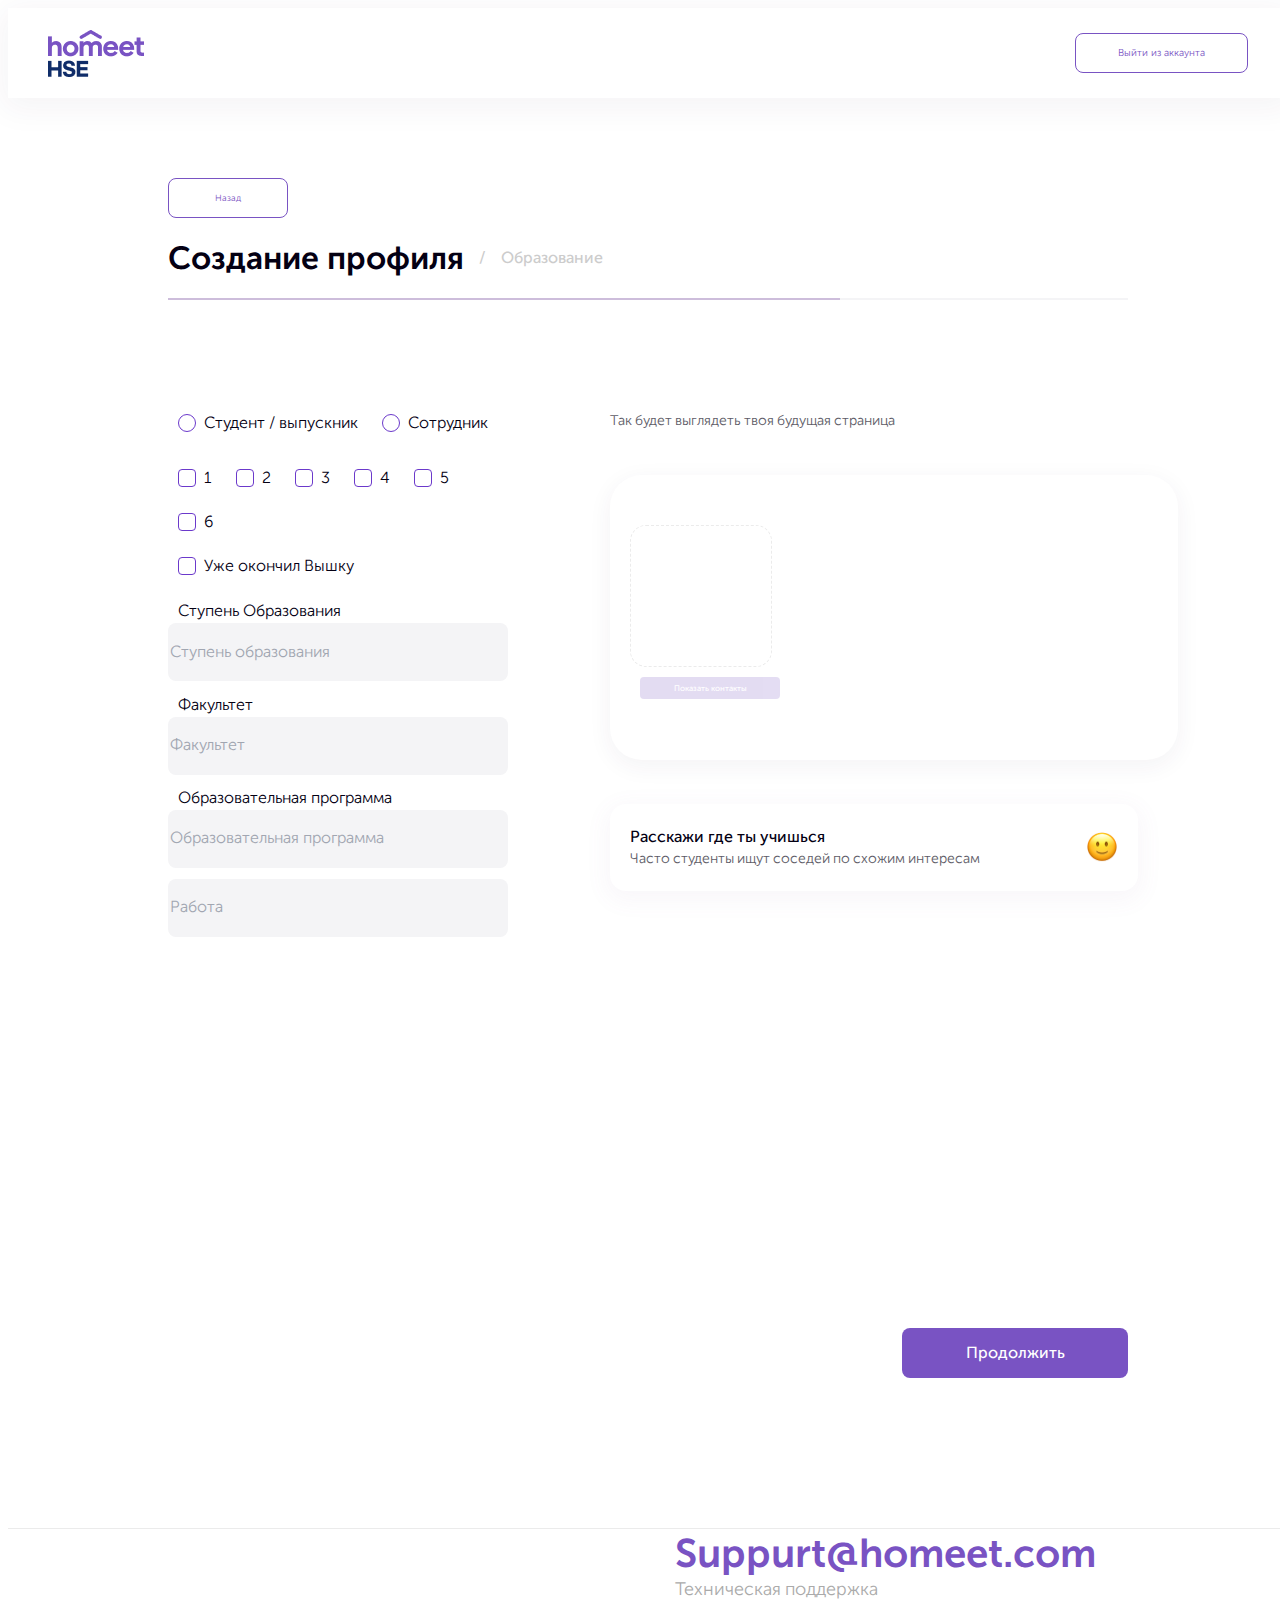
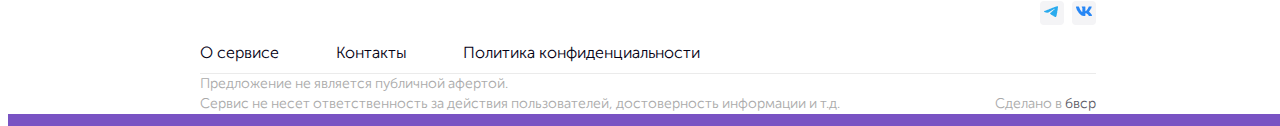
==== src/index2.html @ ac500aa6 "First commit" ====
<!DOCTYPE html>
<html lang="ru">
<head>
    <meta charset="UTF-8">
    <meta name="viewport" content="width=device-width, initial-scale=1.0">
    <title>HW1</title>
    <link rel="stylesheet" href="css/style2.css">
</head>
<body>
    
    <header class="header">
        <img class = "logo" src="icons/logo.png" alt="logo">
        <button class = "exit">
            <span class = "exittext">Выйти из аккаунта</span>
        </button>
    </header>

    <div class = main>

        <div class = "upper">
            <button class = "mainpage">
                <div class = "mainpagetext">
                    <p>Назад</p>
                </div>
            </button>
            <div class = "uppertext">   
                <span class = "createprofile">Создание профиля</span>
                <span class = "slesh">/</span>
                <span class = "aboutyou">Образование</span></p>
            </div>
            <div class = "progressline">
                <progress id = "progressbar" max = "100" value = "70"></progress>
            </div>
        </div>


        <div class = "middle">

            <div class = "left">

                <form action="">
                    <input name="edu" type="radio" id="edu" class="custom-radio">
                    <label for="edu">Студент / выпускник</label>
                    <input name="edu" type="radio" id="edu" class="custom-radio">
                    <label for="edu">Сотрудник</label>
                </form>

                <div class = "course">

                    <form action="">
                        <input name="1" type="checkbox" id="1" value="yes" class="custom-checkbox">
                        <label for="1">1</label>
                        <input name="2" type="checkbox" id="2" value="yes" class="custom-checkbox">
                        <label for="2">2</label>
                        <input name="3" type="checkbox" id="3" value="yes" class="custom-checkbox">
                        <label for="3">3</label>
                        <input name="4" type="checkbox" id="4" value="yes" class="custom-checkbox">
                        <label for="4">4</label>
                        <input name="5" type="checkbox" id="5" value="yes" class="custom-checkbox">
                        <label for="5">5</label>
                        <input name="6" type="checkbox" id="6" value="yes" class="custom-checkbox">
                        <label for="6">6</label>
                    </form>
    
                    <form action="">
                        <input type="checkbox" id="grad" name="grad" value="yes" class="custom-checkbox">
                        <label for="grad">Уже окончил Вышку</label>
                    </form>
                </div>

                <form action="">
                    <label for="stage">Ступень Образования</label><br>
                    <input name = "stage" id="stage" type="text" placeholder="Ступень образования">
                </form>

                <form action="">
                    <label for="faculty">Факультет</label><br>
                    <input name = "faculty" id="faculty" type="text" placeholder="Факультет">
                </form>

                <form action="">
                    <label for="op">Образовательная программа</label><br>
                    <input name = "op" id="op" type="text" placeholder="Образовательная программа">
                </form>

                <input name = "work" id="work" type="text" placeholder="Работа">

            </div>


            <div class = "right">
                
                <span class = "future">Так будет выглядеть твоя будущая страница</span>

                <div class = "futureprofile">
                    <div class = photoandbottom>
                        <div class = "photo"></div>
                        <button class = "showcontacts">
                            <div class = "showcontactstext">
                                <p>Показать контакты</p>
                            </div>
                        </button>
                    </div>
                    <div class = "profileinfo"></div>
                </div>

                <div class = "message">
                    <div class = "text">
                        <span class = "messagetext1">Расскажи где ты учишься</span><br>
                        <span class = "messagetext2">Часто студенты ищут соседей по схожим интересам</span><br>
                    </div>
                    <img class = "emoji" src="img/emoji2.png" alt="emoji">
                </div>

            </div>

        </div>

        <div class = "lower">

            <button class = "continue">  
                <div class = "continuetext"> 
                    <p>Продолжить</p> 
                </div> 
            </button>

        </div>

    </div>

    <footer class = "footer">
        <div class = line1></div>
        <div class = "contacts">
            <div class = "support">
                <span class = "email">Suppurt@homeet.com</span><br>
                <span class = "techsupport">Техническая поддержка</span>
            </div>
            <div class = "links">
                <div class = "imp">
                    <span class = "aboutservice">О сервисе </span>
                    <span class = "conts">Контакты </span>
                    <span class = "politika">Политика конфиденциальности</span>
                </div>
                <div class = "media">
                    <div class = "tglink">
                        <a href="https://vk.com/styleru">
                            <img class = "tg" src="icons/tgicon.png" alt="tg">
                        </a>
                    </div>
                    <div class = "vklink">
                        <a href="https://t.me/styleruorg">
                            <img class = "vk" src="icons/vkicon.png" alt="vk">
                        </a>
                    </div>
                </div>
            </div>
        </div>
        <div class = "line2"></div>
        <div class = "mention">
            <span class = "policy">Предложение не является публичной афертой.<br>Сервис не несет ответственность за действия пользователей, достоверность информации и т.д.</span>
            <span class = "madein">Сделано в <span class = "bvsr">бвср</span></span>
        </div>
        <div class = "line3"></div>
    </footer>

</body>
</html>
---- src/css/style2.css ----
@font-face {
    font-family: "MuseoSansCyrl300";
    src: url("../fonts/MuseoSansCyrl300.otf");
    font-weight: 300;
}

@font-face {
    font-family: "MuseoSansCyrl500";
    src: url("../fonts/MuseoSansCyrl500.otf");
    font-weight: 500;
}

@font-face {
    font-family: "MuseoSansCyrl700";
    src: url("../fonts/MuseoSansCyrl700.otf");
    font-weight: 700;
}

body{
    width: 100%;
    height: 1200px;
    display: flex;
    flex-direction: column;
    justify-content: space-between;
    align-items: center;
}

.header{
    width: 100%;
    height: 90px;
    border: 0px, 0px, 1px, 0px;
    padding: 20px, 40px, 20px, 40px;
    background-color: #FFFFFF;
    box-shadow: 0px 6px 30px 5px #40284b0d;
    display: flex;
    justify-content: space-between;
    align-items: center;
}

.main{
    width: 75%;
    height: 1200px;
    /* background-color: aquamarine; */
    margin-top: 80px;
    margin-bottom: 150px;
    display: flex;
    flex-direction: column;
    justify-content: space-between;
}

.logo{
    width: 96px;
    height: 47px;
    gap: 64px;
    margin: 40px;
}

.exit{
    width: 173px;
    height: 40px;
    gap: 8px;
    background-color: #FFFFFF;
    border: 1px solid #7953C3;
    border-radius: 8px;
    padding: 10px, 16px, 10px, 16px;
    margin: 40px;
    display: flex;
    justify-content: center;
    align-items: center;
}

.exittext{
    font-family: "MuseoSansCyrl300";
    font-weight: 300;
    font-size: 10px;
    line-height: 20px;
    color: #7953C3;
}


.upper{
    width: 100%;
    height: 126px;
}

.mainpage{
    width: 120px;
    height: 40px;
    gap: 8px;
    background-color: #FFFFFF;
    border: 1px solid #7953C3;
    border-radius: 8px;
    padding: 10px, 16px, 10px, 16px;
    display: flex;
    justify-content: center;
    align-items: center;
}

.mainpagetext{
    font-family: "MuseoSansCyrl300";
    font-weight: 300;
    font-size: 9px;
    line-height: 20px;
    letter-spacing: -1%;
    color: #7953C3;
}

.uppertext{
    display: flex;
    justify-content: start;
    align-items: center;
    margin: 20px 0px 5px 0px;
}

.createprofile{
    font-family: "MuseoSansCyrl700";
    font-weight: 700;
    font-size: 32px;
    line-height: 40px;
    color: #040013;
    letter-spacing: -1%;
}

.slesh{
    font-family: "MuseoSansCyrl500";
    font-weight: 500;
    font-size: 16px;
    line-height: 24px;
    letter-spacing: -1%;
    color: #CCCCCC;
    margin-left: 15px;
}

.aboutyou{
    font-family: "MuseoSansCyrl500";
    font-weight: 500;
    font-size: 16px;
    line-height: 24px;
    letter-spacing: -1%;
    color: #CCCCCC;
    margin-left: 15px;
}

progress[value] {
    -webkit-appearance: none;
    appearance: none;
    width: 100%;
    height: 2px;
  }

progress[value]::-webkit-progress-bar {
    width: 100%;
    height: 2px;
    background-color: #F4F4F6;
}

progress[value]::-webkit-progress-value {
    width: 8%;
    height: 2px;
    background-color: #CDBDDB;
}

.middle{
    width: 100%;
    height: 910px;
    margin: 50px 0px 50px 0px;   
    display: flex;
    align-items: flex-start;
    justify-content: space-between;
    padding: 50px 0px 0px 0px;
    /* background-color: pink; */
}

.left{
    width: 35%;
    height: 536px;
    display: flex;
    flex-direction: column;
    justify-content: space-between;
    /* background-color: orange; */
}

input::placeholder{
    font-family: "MuseoSansCyrl300";
    font-weight: 300;
    font-size: 16px;
    line-height: 24px;
    letter-spacing: -1%;
    color: #A1A6B1;
    margin-left: 20px;
}

::-webkit-input-placeholder{
    font-family: "MuseoSansCyrl300";
    font-weight: 300;
    font-size: 16px;
    line-height: 24px;
    letter-spacing: -1%;
    color: #A1A6B1;
    margin: 20px;
}

label{
    font-family: "MuseoSansCyrl300";
    font-weight: 300;
    font-size: 16px;
    line-height: 24px;
    letter-spacing: -1%;
    color: #040013;
    margin: 10px;
}

/* скрываем стандартный стиль */
.custom-checkbox {
    position: absolute;
    z-index: -1;
    opacity: 0;
  }

  /* создаем поддельный чекбокс */
  .custom-checkbox+label {
    display: inline-flex;
    align-items: center;
    user-select: none;
  }
  .custom-checkbox+label::before {
    content: '';
    display: inline-block;
    width: 16px;
    height: 16px;
    flex-shrink: 0;
    flex-grow: 0;
    border: 1px solid #6B39CB;
    border-radius: 4px;
    margin-right: 0.5em;
    background-repeat: no-repeat;
    background-position: center center;
    background-size: 50% 50%;
  }

  /* для состояния checked */
  .custom-checkbox:checked+label::before {
    border-color: #6B39CB;
    background-color: #6B39CB;
    background-image: url("data:image/svg+xml,%3csvg xmlns='http://www.w3.org/2000/svg' viewBox='0 0 8 8'%3e%3cpath fill='%23fff' d='M6.564.75l-3.59 3.612-1.538-1.55L0 4.26 2.974 7.25 8 2.193z'/%3e%3c/svg%3e");
  }
/* disabled состояние */
  .custom-checkbox:disabled+label::before { 
    background-color: #F4F4F6; 
  } 

  /* radio style */
  .custom-radio {
    position: absolute;
    z-index: -1;
    opacity: 0;
  }

  /* создаем поддельный чекбокс */
  .custom-radio+label {
    display: inline-flex;
    align-items: center;
    user-select: none;
  }
  .custom-radio+label::before {
    content: '';
    display: inline-block;
    width: 16px;
    height: 16px;
    flex-shrink: 0;
    flex-grow: 0;
    border: 1px solid #6B39CB;
    border-radius: 50%;
    margin-right: 0.5em;
    background-repeat: no-repeat;
    background-position: center center;
    background-size: 50% 50%;
  }

  /* для состояния checked */
  .custom-radio:checked+label::before {
    /* border-color: #6B39CB; */
    background-color: #6B39CB;
    background-image: url("../icons/radio.png");
  }

#stage{
    width: 100%;
    height: 56px;
    border-radius: 8px;
    padding: 16px, 12px, 16px, 12px;
    gap: 8px;
    background-color: #F4F4F6;
    border-style: none;
}

#faculty{
    width: 100%;
    height: 56px;
    border-radius: 8px;
    padding: 16px, 12px, 16px, 12px;
    gap: 8px;
    background-color: #F4F4F6;
    border-style: none;
}

#op{
    width: 100%;
    height: 56px;
    border-radius: 8px;
    padding: 16px, 12px, 16px, 12px;
    gap: 8px;
    background-color: #F4F4F6;
    border-style: none;
}

#work{
    width: 100%;
    height: 56px;
    border-radius: 8px;
    padding: 16px, 12px, 16px, 12px;
    gap: 8px;
    background-color: #F4F4F6;
    border-style: none;
}

.right{
    width: 55%;
    height: 500px;
    gap: 24px;
    display: flex;
    flex-direction: column;
    justify-content: space-between;
    align-items: start;
}

.future{
    font-family: "MuseoSansCyrl300";
    font-weight: 300;
    font-size: 14px;
    line-height: 20px;
    letter-spacing: -1%;
    color: #5D5B66;
    margin: 10px;
}

.futureprofile{
    width: 100%;
    height: 258px;
    border-radius: 32px;
    padding: 20px;
    gap: 28px;
    box-shadow: 2px 0px 5px 2px #35253c07;
    box-shadow: 2px 0px 5px 2px #33243b0a;
    box-shadow: 0px 6px 22px 2px #412e4a0d;
    box-shadow: 0px 6px 22px 2px #44304e0d;
    display: flex;
    justify-content: space-between;
    align-items: center;
    margin: 10px;
}

.photoandbotton{
    width: 30%;
}

.photo{
    width: 140px;
    height: 140px;
    border-radius: 16px;
    border: 1px;
    border-color: #EBEBEB;
    border-style: dashed;
}

.showcontacts{
    width: 140px;
    height: 22px;
    border-radius: 4px;
    padding: 6px, 12px, 6px, 12px;
    gap: 8px;
    opacity: 20%;
    background-color: #7953C3;
    border-color: #7953C3;
    display: flex;
    justify-content: center;
    align-items: center;
    border-style: none;
    margin: 10px;
}

.showcontactstext{
    font-family: "MuseoSansCyrl500";
    font-weight: 500;
    font-size: 8px;
    line-height: 10px;
    letter-spacing: -1%;
    color: #FFFFFF;
}

.profileinfo{
    width: 60%;
    display: flex;
    flex-direction: column;
    justify-content: space-between;
}

.message{
    width: 100%;
    height: 92px;
    border-radius: 16px;
    padding: 12px, 16px, 12px, 16px;
    gap: 4px;
    box-shadow: 0px 2px 4px 5px #855E9807;
    box-shadow: 0px 2px 10px 5px #855E980A;
    box-shadow: 0px 5px 22px 5px #36273d0d;
    box-shadow: 0px 6px 22px 5px #855E980D;
    display: flex;
    justify-content: space-between;
    align-items: center;
    margin: 10px;
}

.text{
    margin-top: 10px;
    margin-bottom: 10px;
}

.messagetext1{
    font-family: "MuseoSansCyrl500";
    font-weight: 500;
    font-size: 16px;
    line-height: 24px;
    letter-spacing: -1%;
    color: #040013;
    margin: 20px;
}

.messagetext2{
    font-family: "MuseoSansCyrl300";
    font-weight: 300;
    font-size: 14px;
    line-height: 20px;
    letter-spacing: -1%;
    color: #5D5B66;
    margin-left: 20px;
}

.emoji{
    width: 32px;
    height: 32px;
    margin-right: 20px;
}

.lower{
    height: 50px;
    display: flex;
    justify-content: flex-end;
    align-items: center;
    /* background-color: blue;    */
}

.continue{
    width: 226px;
    height: 50px;
    border-radius: 8px;
    padding: 12px, 64px, 12px, 64px;
    gap: 8px;
    background-color: #7953C3;
    border-style: none;
    display: flex;
    align-items: center;
    justify-content: center;
}

.continuetext{
    font-family: "MuseoSansCyrl500";
    font-weight: 500;
    font-size: 16px;
    line-height: 24px;
    letter-spacing: -1%;
    color: #FFFFFF;
}


.footer{
    width: 100%;
    height: 600px; 
    display: flex;
    align-items: center;
    flex-direction: column;
    justify-content: space-between;
}

.line1{
    width: 100%;
    height: 1px;
    background-color: #EBEBEB;
}

.contacts{
    width: 70%;
    height: 144px;
    display: flex;
    flex-direction: column;
    align-items: end;
}

.email{
    font-family: "MuseoSansCyrl700";
    font-weight: 700;
    font-size: 40px;
    line-height: 48px;
    letter-spacing: -2%;
    color: #7953C3;
}

.techsupport{
    font-family: "MuseoSansCyrl300";
    font-weight: 300;
    font-size: 18px;
    line-height: 24px;
    letter-spacing: -2%;
    color: #AAAAAA;
    margin-top: 8px;
}

.links{
    width: 100%;
    height: 24px;
    display: flex;
    justify-content: space-between;
    /* background-color: red; */
}

.line2{
    width: 70%;
    height: 1px;
    background-color: #EBEBEB;
}

.mention{
    width: 70%;
    display: flex;
    justify-content: space-between;
    align-items: flex-end;
}

.policy{
    font-family: "MuseoSansCyrl300";
    font-weight: 300;
    font-size: 14px;
    line-height: 20px;
    letter-spacing: -1%;
    color: #AAAAAA;
}

.madein{
    font-family: "MuseoSansCyrl300";
    font-weight: 300;
    font-size: 14px;
    line-height: 20px;
    letter-spacing: -1%;
    color: #AAAAAA;
}

.bvsr{
    font-family: "MuseoSansCyrl300";
    font-weight: 300;
    font-size: 14px;
    line-height: 20px;
    letter-spacing: -1%;
    color: #5D5B66;
}

.imp{
    width: 500px;
    display: flex;
    justify-content: space-between;
    margin-top: 40px;
}

.aboutservice{
    font-family: "MuseoSansCyrl300";
    font-weight: 300;
    font-size: 16px;
    line-height: 24px;
    color: #040013;
}

.conts{
    font-family: "MuseoSansCyrl300";
    font-weight: 300;
    font-size: 16px;
    line-height: 24px;
    color: #040013;
}

.politika{
    font-family: "MuseoSansCyrl300";
    font-weight: 300;
    font-size: 16px;
    line-height: 24px;
    color: #040013;
}

.media{
    width: 56px;
    height: 24px;
    display: flex;
    justify-content: space-between;
}

.tglink{
    width: 24px;
    height: 24px;
    border-radius: 4px;
    background-color: #F4F4F6;
    display: flex;
    justify-content: center;
    align-items: center;
}

.vklink{
    width: 24px;
    height: 24px;
    border-radius: 4px;
    background-color: #F4F4F6;
    display: flex;
    justify-content: center;
    align-items: center;
}

.tg{
    width: 16px;
    height: 16px;
}

.vk{
    width: 16px;
    height: 16px;
}

.line3{
    width: 100%;
    height: 12px;
    background-color: #7953C3;
}
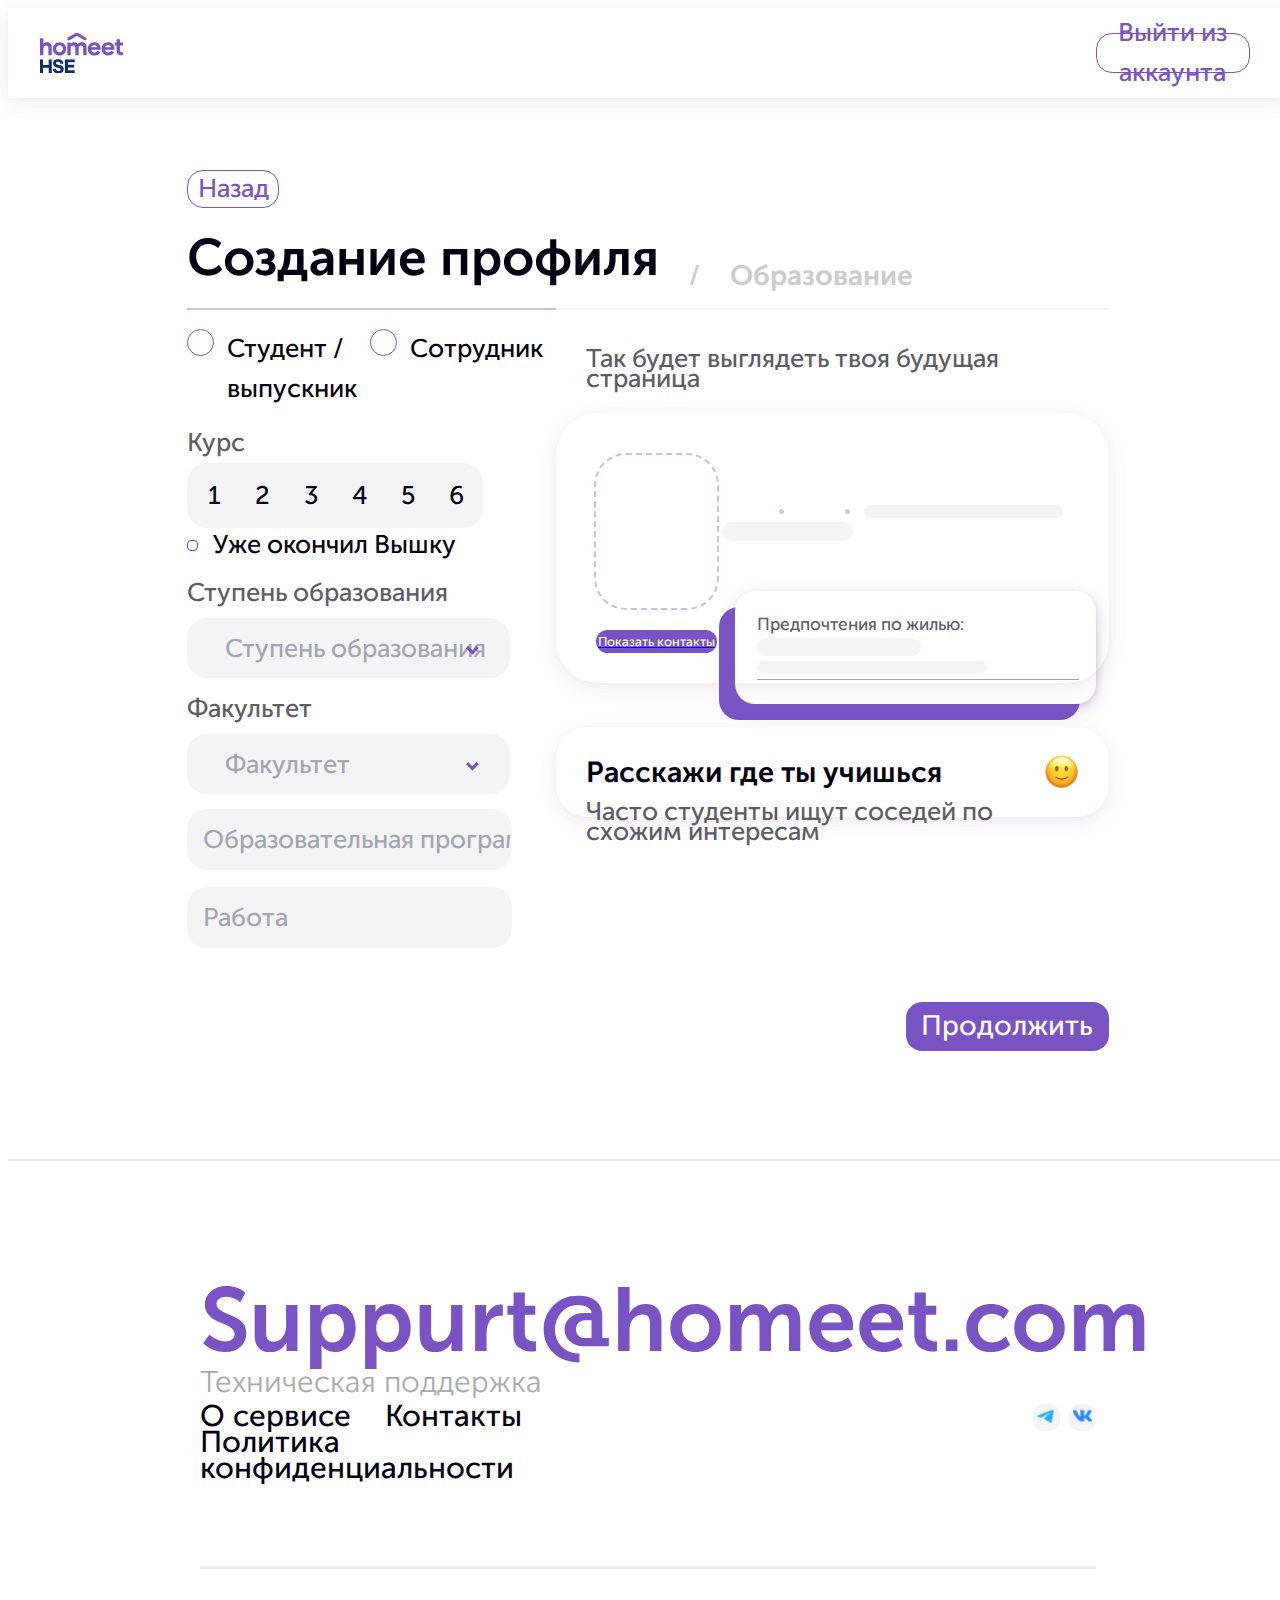
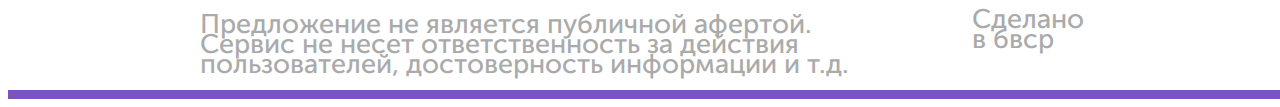
==== commit 27974e27: "Second commit" ====
--- a/src/index2.html
+++ b/src/index2.html
@@ -3,13 +3,13 @@
 <head>
     <meta charset="UTF-8">
     <meta name="viewport" content="width=device-width, initial-scale=1.0">
-    <title>HW1</title>
+    <title>HW1-2</title>
     <link rel="stylesheet" href="css/style2.css">
 </head>
 <body>
     
     <header class="header">
-        <img class = "logo" src="icons/logo.png" alt="logo">
+        <img class = "logo" src="icons/logo_main.svg" alt="logo">
         <button class = "exit">
             <span class = "exittext">Выйти из аккаунта</span>
         </button>
@@ -18,96 +18,283 @@
     <div class = main>
 
         <div class = "upper">
-            <button class = "mainpage">
-                <div class = "mainpagetext">
-                    <p>Назад</p>
-                </div>
+            <button class = "back">
+                <span class = "backtext" onclick="document.location='index.html'">Назад</span>
             </button>
             <div class = "uppertext">   
                 <span class = "createprofile">Создание профиля</span>
                 <span class = "slesh">/</span>
-                <span class = "aboutyou">Образование</span></p>
+                <span class = "education">Образование</span></p>
             </div>
             <div class = "progressline">
-                <progress id = "progressbar" max = "100" value = "70"></progress>
-            </div>
-        </div>
-
+                <progress id = "progressbar" max = "100" value = "40"></progress>
+            </div>
+        </div>
 
         <div class = "middle">
 
             <div class = "left">
 
-                <form action="">
-                    <input name="edu" type="radio" id="edu" class="custom-radio">
-                    <label for="edu">Студент / выпускник</label>
-                    <input name="edu" type="radio" id="edu" class="custom-radio">
-                    <label for="edu">Сотрудник</label>
-                </form>
-
-                <div class = "course">
+                <div>
+                    <div class = "eduradios">
+                        <label class="edu">Студент / выпускник
+                            <input type="radio" name="radio">
+                            <span class="checkmark"></span>
+                        </label>
+                        <label class="edu">Сотрудник
+                            <input type="radio" name="radio">
+                            <span class="checkmark"></span>
+                        </label>
+                    </div>
+                    <span class = "ifInvalidRole"></span>
+                </div>
+
+                <!-- курс -->
+                <div class = "course-select">
+                    <span class = "courselabel">Курс</span>
+                    <form class="course">
+                        <div class="form_radio_btn">
+                            <input id="radio-1" type="radio" name="radio-course" value="1" oninput="func2()">
+                            <label for="radio-1"><span class = "coursenumber">1</span></label>
+                        </div>
+                     
+                        <div class="form_radio_btn">
+                            <input id="radio-2" type="radio" name="radio-course" value="2" oninput="func2()">
+                            <label for="radio-2"><span class = "coursenumber">2</span></label>
+                        </div>
+                     
+                        <div class="form_radio_btn">
+                            <input id="radio-3" type="radio" name="radio-course" value="3" oninput="func2()">
+                            <label for="radio-3"><span class = "coursenumber">3</span></label>
+                        </div>
+                     
+                        <div class="form_radio_btn">
+                            <input id="radio-4" type="radio" name="radio-course" value="4" oninput="func2()">
+                            <label for="radio-4"><span class = "coursenumber">4</span></label>
+                        </div>
+                     
+                        <div class="form_radio_btn">
+                            <input id="radio-5" type="radio" name="radio-course" value="5" oninput="func2()">
+                            <label for="radio-5"><span class = "coursenumber">5</span></label>
+                        </div>
+                     
+                        <div class="form_radio_btn">
+                            <input id="radio-6" type="radio" name="radio-course" value="6" oninput="func2()">
+                            <label for="radio-6"><span class = "coursenumber">6</span></label>
+                        </div>
+                    </form>
 
                     <form action="">
-                        <input name="1" type="checkbox" id="1" value="yes" class="custom-checkbox">
-                        <label for="1">1</label>
-                        <input name="2" type="checkbox" id="2" value="yes" class="custom-checkbox">
-                        <label for="2">2</label>
-                        <input name="3" type="checkbox" id="3" value="yes" class="custom-checkbox">
-                        <label for="3">3</label>
-                        <input name="4" type="checkbox" id="4" value="yes" class="custom-checkbox">
-                        <label for="4">4</label>
-                        <input name="5" type="checkbox" id="5" value="yes" class="custom-checkbox">
-                        <label for="5">5</label>
-                        <input name="6" type="checkbox" id="6" value="yes" class="custom-checkbox">
-                        <label for="6">6</label>
+                        <input type="checkbox" id="grad" name="grad" class="custom-checkbox" oninput="func3()">
+                        <label for="grad"><span class = "grad">Уже окончил Вышку</span></label>
                     </form>
-    
-                    <form action="">
-                        <input type="checkbox" id="grad" name="grad" value="yes" class="custom-checkbox">
-                        <label for="grad">Уже окончил Вышку</label>
-                    </form>
-                </div>
-
-                <form action="">
-                    <label for="stage">Ступень Образования</label><br>
-                    <input name = "stage" id="stage" type="text" placeholder="Ступень образования">
-                </form>
-
-                <form action="">
-                    <label for="faculty">Факультет</label><br>
-                    <input name = "faculty" id="faculty" type="text" placeholder="Факультет">
-                </form>
-
-                <form action="">
-                    <label for="op">Образовательная программа</label><br>
-                    <input name = "op" id="op" type="text" placeholder="Образовательная программа">
-                </form>
-
-                <input name = "work" id="work" type="text" placeholder="Работа">
-
-            </div>
-
+                    <span class = "ifInvalidCourse"></span>
+                </div>
+
+                <!-- ступень образования -->
+                <div class="select-container1">
+                    <span class="text1">Ступень образования</span>
+                    <div class="select-options1">
+                      <div class="select1">
+                          <input type="text" id="input1" placeholder="Ступень образования" onfocus="this.blur();" oninput="func4()">
+                      </div>
+                      <div class="option-container1">
+                          <div class="option1">
+                              <label>Бакалавариат</label>
+                          </div>
+                          <div class="option1">
+                            <label>Специалитет</label>
+                        </div>
+                          <div class="option1">
+                              <label>Магистратура</label>
+                          </div>
+                      </div>
+                    </div>
+                    <span class = "ifInvalidStage"></span>
+                  </div>
+
+                <!-- факультет -->
+                <div class="select-container">
+                    <span class="text">Факультет</span>
+                    <div class="select-options">
+                      <div class="select">
+                          <input type="text" id="input" placeholder="Факультет" onfocus="this.blur();">
+                      </div>
+                      <div class="option-container">
+                          <div class="option">
+                              <label>Высшая школа бизнеса</label>
+                          </div>
+                          <div class="option">
+                              <label>Факультет гумарнитарных наук</label>
+                          </div>
+                          <div class="option">
+                              <label>Факультет права</label>
+                          </div>
+                          <div class="option">
+                            <label>Факультет химии</label>
+                        </div>
+                        <div class="option">
+                            <label>Факультет креативных индустрий</label>
+                        </div>
+                        <div class="option">
+                            <label>Институт классического Востока и античности</label>
+                        </div>
+                        <div class="option">
+                            <label>Факультет городского и регионального развития</label>
+                        </div>
+                        <div class="option">
+                            <label>Факультет экономических наук</label>
+                        </div>
+                        <div class="option">
+                            <label>Факультет биологии и биотехнологии</label>
+                        </div>
+                        <div class="option">
+                            <label>Московский институт электроники и математики имени А.Н. Тихонова</label>
+                        </div>
+                        <div class="option">
+                            <label>Факультет мировой экономики и мировой политики</label>
+                        </div>
+                        <div class="option">
+                            <label>Факультет математики</label>
+                        </div>
+                        <div class="option">
+                            <label>Школа иностранных языков</label>
+                        </div>
+                        <div class="option">
+                            <label>Факультет социальных наук</label>
+                        </div>
+                        <div class="option">
+                            <label>Международный институт экономики и финансов</label>
+                        </div>
+                        <div class="option">
+                            <label>Факультет физики</label>
+                        </div>
+                        <div class="option">
+                            <label>Школа лингвистики</label>
+                        </div>
+                        <div class="option">
+                            <label>Институт образования</label>
+                        </div>
+                        <div class="option">
+                            <label>Высшая школа юриспруденции и администрирования</label>
+                        </div>
+                        <div class="option">
+                            <label>Высшая школа урбанистики имени А.А. Высоковского</label>
+                        </div>
+                        <div class="option">
+                            <label>Банковский институт</label>
+                        </div>
+                        <div class="option">
+                            <label>Институт демографии имени А.Г. Вишневского</label>
+                        </div>
+                        <div class="option">
+                            <label>Институт когнитивных нейронаук</label>
+                        </div>
+                        <div class="option">
+                            <label>Институт проблем безопасности</label>
+                        </div>
+                        <div class="option">
+                            <label>Институт статистических исследований и экономики знаний</label>
+                        </div>
+                        <div class="option">
+                            <label>Базовая кафедра музея современного искусства "Гараж"</label>
+                        </div>
+                        <div class="option">
+                            <label>Институт торговой политики</label>
+                        </div>
+                        <div class="option">
+                            <label>Школа дизайна</label>
+                        </div>
+                        <div class="option">
+                            <label>Школа инноватики и предпринимательства</label>
+                        </div>
+                        <div class="option">
+                            <label>Факультет компьютерных наук</label>
+                        </div>
+                      </div>
+                    </div>
+                    <span class = "ifInvalidFaculty"></span>
+                  </div>
+
+                  <form action="" class = "OP-form">
+                    <input name = "OP" id = "OP" type="text" class = "OP" placeholder="Образовательная программа">
+                    <label for="OP" id = "ifInvalidOP"></label>
+                  </form>
+
+                  <form action="" class = "work-form">
+                    <input name = "work" id="work" type="text" placeholder="Работа" class = "work">
+                    <label for="work" id = "ifInvalidWork"></label>
+                  </form>
+            </div>
 
             <div class = "right">
                 
                 <span class = "future">Так будет выглядеть твоя будущая страница</span>
 
                 <div class = "futureprofile">
-                    <div class = photoandbottom>
+
+                    <div class = photoandbutton>
                         <div class = "photo"></div>
-                        <button class = "showcontacts">
-                            <div class = "showcontactstext">
-                                <p>Показать контакты</p>
+                        
+                        <!-- HTML модального окна -->
+                        <div id="openModal" class="modal">
+                            <div class="modal-dialog">
+                                <div class="modal-content">
+                                    <div class="modal-header">
+                                        <h3 class="modal-title">Контакты</h3>
+                                        <a href="#close" title="Close" class="close">×</a>
+                                    </div>
+                                    <div class="modal-body">    
+                                        <span class = "showtg">Телеграм: <span class = "showtg-text" id = "showtg-text"></span></span>
+                                        <span class = "showtel">Номер телефона: <span class = "showtel-text" id = "showtel-text"></span></span>
+                                    </div>
+                                </div>
                             </div>
-                        </button>
-                    </div>
-                    <div class = "profileinfo"></div>
+                        </div>
+                        <a href="#openModal" class = "showcontacts">
+                            <span class = "showcontactstext">Показать контакты</span>
+                        </a>
+
+
+                    </div>
+
+                    <div class = "profileinfo">
+
+                        <!-- информация о себе в будущем профиле -->
+                        <div class = "information">
+                            <div class = "fname"><span id = "fname"></span></div>
+                            <div class = "gender_age_edu">
+                                <div class = "fgender"><span id = "fgender"></span></div>
+                                <div class = "dot"></div>
+                                <div class = "fage"><span id = "fage"></span></div>
+                                <div class = "dot"></div>
+                                <div class = "fedu">
+                                    <span id = "fcourse"></span>
+                                    <span id = "fstage"></span>
+                                    <span id = "ffaculty"></span>
+                                    <span id = "fOP"></span>
+                                </div>
+                            </div>
+                            <div class = "fwork"><span id = "fwork"></span></div>
+                            <div class = "faboutyou"><span id = "faboutyou"></span></div>
+                        </div>
+
+                        <!-- предпочтения по жилью -->
+                        <div class = "preferences">
+                            <span class = "preferencestext">Предпочтения по жилью:</span>
+                            <div class = "preferencesbefore1"></div>
+                            <div class = "preferencesbefore2"></div>
+                            <div class = "preferencesbefore3"></div>
+                        </div>
+
+                    </div>
+
                 </div>
 
                 <div class = "message">
-                    <div class = "text">
+                    <div class = "messagetext">
                         <span class = "messagetext1">Расскажи где ты учишься</span><br>
-                        <span class = "messagetext2">Часто студенты ищут соседей по схожим интересам</span><br>
+                        <span class = "messagetext2">Часто студенты ищут соседей по схожим интересам</span>
                     </div>
                     <img class = "emoji" src="img/emoji2.png" alt="emoji">
                 </div>
@@ -117,13 +304,9 @@
         </div>
 
         <div class = "lower">
-
             <button class = "continue">  
-                <div class = "continuetext"> 
-                    <p>Продолжить</p> 
-                </div> 
+                <span class = "continuetext">Продолжить</span>
             </button>
-
         </div>
 
     </div>
@@ -138,8 +321,8 @@
             <div class = "links">
                 <div class = "imp">
                     <span class = "aboutservice">О сервисе </span>
-                    <span class = "conts">Контакты </span>
-                    <span class = "politika">Политика конфиденциальности</span>
+                    <span class = "aboutservice">Контакты </span>
+                    <span class = "aboutservice">Политика конфиденциальности</span>
                 </div>
                 <div class = "media">
                     <div class = "tglink">
@@ -157,11 +340,16 @@
         </div>
         <div class = "line2"></div>
         <div class = "mention">
-            <span class = "policy">Предложение не является публичной афертой.<br>Сервис не несет ответственность за действия пользователей, достоверность информации и т.д.</span>
-            <span class = "madein">Сделано в <span class = "bvsr">бвср</span></span>
+            <div class = "policycomm">
+                <span class = "policy">Предложение не является публичной афертой.</span>
+                <span class = "policy">Сервис не несет ответственность за действия пользователей, достоверность информации и т.д.</span>
+            </div>
+            <span class = "madein">Сделано в бвср</span>
         </div>
         <div class = "line3"></div>
     </footer>
 
+    <script src="js/script2.js"></script>
+
 </body>
 </html>--- a/src/css/style2.css
+++ b/src/css/style2.css
@@ -18,7 +18,6 @@
 
 body{
     width: 100%;
-    height: 1200px;
     display: flex;
     flex-direction: column;
     justify-content: space-between;
@@ -27,80 +26,86 @@
 
 .header{
     width: 100%;
-    height: 90px;
+    height: 10vh;
     border: 0px, 0px, 1px, 0px;
     padding: 20px, 40px, 20px, 40px;
     background-color: #FFFFFF;
-    box-shadow: 0px 6px 30px 5px #40284b0d;
-    display: flex;
-    justify-content: space-between;
-    align-items: center;
-}
-
-.main{
-    width: 75%;
-    height: 1200px;
-    /* background-color: aquamarine; */
-    margin-top: 80px;
-    margin-bottom: 150px;
-    display: flex;
-    flex-direction: column;
-    justify-content: space-between;
+    box-shadow: 0 1.1335145235px 4.293615818px 0 rgba(133, 94, 152, .03), 0 2.8667433262px 10.8588762283px 0 rgba(133, 94, 152, .04), 0 5.847887516px 22.1510887146px 0 rgba(133, 94, 152, .05), 0 5.847887516px 22.1510887146px 0 rgba(133, 94, 152, .05);
+    display: flex;
+    justify-content: space-between;
+    align-items: center;
 }
 
 .logo{
-    width: 96px;
-    height: 47px;
+    width: 6.5%;
+    height: 6vh;
     gap: 64px;
-    margin: 40px;
+    margin: 2.5vw;
+    margin-bottom: 5.5vh;
+    margin-top: 5.5vh;
 }
 
 .exit{
-    width: 173px;
-    height: 40px;
+    width: 12vw;
+    height: 4.5vh;
     gap: 8px;
     background-color: #FFFFFF;
     border: 1px solid #7953C3;
-    border-radius: 8px;
+    border-radius: 16px;
     padding: 10px, 16px, 10px, 16px;
-    margin: 40px;
+    margin: 3vw;
+    margin-bottom: 5.5vh;
+    margin-top: 5.5vh;
     display: flex;
     justify-content: center;
     align-items: center;
 }
 
 .exittext{
-    font-family: "MuseoSansCyrl300";
-    font-weight: 300;
-    font-size: 10px;
-    line-height: 20px;
+    font-family: "MuseoSansCyrl500";
+    font-weight: 500;
+    font-size: 2vw;
+    line-height: 40px;
     color: #7953C3;
 }
 
+.main{
+    width: 72%;
+    /* background-color: aquamarine; */
+    margin-top: 8vh;
+    margin-bottom: 12vh;
+    display: flex;
+    flex-direction: column;
+    justify-content: space-between;
+}
 
 .upper{
     width: 100%;
-    height: 126px;
-}
-
-.mainpage{
-    width: 120px;
-    height: 40px;
+    height: 13vh;
+    display: flex;
+    flex-direction: column;
+    justify-content: space-between;
+}
+
+
+.back{
+    width: 10%;
+    height: 4.25vh;
     gap: 8px;
     background-color: #FFFFFF;
     border: 1px solid #7953C3;
-    border-radius: 8px;
+    border-radius: 16px;
     padding: 10px, 16px, 10px, 16px;
     display: flex;
     justify-content: center;
     align-items: center;
 }
 
-.mainpagetext{
-    font-family: "MuseoSansCyrl300";
-    font-weight: 300;
-    font-size: 9px;
-    line-height: 20px;
+.backtext{
+    font-family: "MuseoSansCyrl500";
+    font-weight: 500;
+    font-size: 2vw;
+    line-height: 40px;
     letter-spacing: -1%;
     color: #7953C3;
 }
@@ -108,126 +113,235 @@
 .uppertext{
     display: flex;
     justify-content: start;
-    align-items: center;
+    align-items: flex-end;
     margin: 20px 0px 5px 0px;
 }
 
 .createprofile{
     font-family: "MuseoSansCyrl700";
     font-weight: 700;
-    font-size: 32px;
-    line-height: 40px;
+    font-size: 4vw;
+    line-height: 60px;
     color: #040013;
     letter-spacing: -1%;
 }
 
 .slesh{
-    font-family: "MuseoSansCyrl500";
-    font-weight: 500;
-    font-size: 16px;
+    font-family: "MuseoSansCyrl700";
+    font-weight: 500;
+    font-size: 2vw;
     line-height: 24px;
     letter-spacing: -1%;
     color: #CCCCCC;
-    margin-left: 15px;
-}
-
-.aboutyou{
-    font-family: "MuseoSansCyrl500";
-    font-weight: 500;
-    font-size: 16px;
+    margin-left: 30px;
+}
+
+.education{
+    font-family: "MuseoSansCyrl700";
+    font-weight: 500;
+    font-size: 2.2vw;
     line-height: 24px;
     letter-spacing: -1%;
     color: #CCCCCC;
-    margin-left: 15px;
+    margin-left: 30px;
 }
 
 progress[value] {
     -webkit-appearance: none;
     appearance: none;
     width: 100%;
-    height: 2px;
+    height: 0.25vh;
   }
 
 progress[value]::-webkit-progress-bar {
     width: 100%;
-    height: 2px;
+    height: 0.25vh;
     background-color: #F4F4F6;
 }
 
 progress[value]::-webkit-progress-value {
     width: 8%;
-    height: 2px;
+    height: 0.25vh;
     background-color: #CDBDDB;
 }
 
+
 .middle{
     width: 100%;
-    height: 910px;
-    margin: 50px 0px 50px 0px;   
+    margin: 4.7vh 0px 4.7vh 0px;   
     display: flex;
     align-items: flex-start;
     justify-content: space-between;
-    padding: 50px 0px 0px 0px;
-    /* background-color: pink; */
+    /* background-color: pink;  */
 }
 
 .left{
     width: 35%;
-    height: 536px;
+    height: 70vh;
     display: flex;
     flex-direction: column;
     justify-content: space-between;
     /* background-color: orange; */
 }
 
-input::placeholder{
-    font-family: "MuseoSansCyrl300";
-    font-weight: 300;
-    font-size: 16px;
-    line-height: 24px;
-    letter-spacing: -1%;
-    color: #A1A6B1;
-    margin-left: 20px;
-}
-
-::-webkit-input-placeholder{
-    font-family: "MuseoSansCyrl300";
-    font-weight: 300;
-    font-size: 16px;
-    line-height: 24px;
-    letter-spacing: -1%;
-    color: #A1A6B1;
-    margin: 20px;
-}
-
-label{
-    font-family: "MuseoSansCyrl300";
-    font-weight: 300;
-    font-size: 16px;
-    line-height: 24px;
+.edu {
+    display: flex;
+    flex-direction: row;
+    align-items: flex-start;
+    justify-content: flex-start;
+    position: relative;
+    padding-left: 40px;
+    margin-bottom: 12px;
+    cursor: pointer;
+    -webkit-user-select: none;
+    -moz-user-select: none;
+    -ms-user-select: none;
+    user-select: none;
+    font-family: "MuseoSansCyrl500";
+    font-weight: 500;
+    font-size: 2vw;
+    line-height: 40px;
     letter-spacing: -1%;
     color: #040013;
-    margin: 10px;
-}
-
-/* скрываем стандартный стиль */
+    padding-right: 1vw;
+}
+  
+.edu input {
+    position: absolute;
+    opacity: 0;
+    cursor: pointer;
+}
+  
+.checkmark {
+    position: absolute;
+    top: 0;
+    left: 0;
+    height: 25px;
+    width: 25px;
+    background-color: #FFFFFF;
+    border-radius: 50%;
+    border: 1px solid #7953C3;
+}
+  
+.edu input:checked ~ .checkmark {
+    background-color: #7953C3;
+}
+  
+.checkmark:after {
+    content: "";
+    position: absolute;
+    display: none;
+}
+  
+.edu input:checked ~ .checkmark:after {
+    display: block;
+}
+  
+.edu .checkmark:after {
+    top: 9px;
+    left: 9px;
+    width: 8px;
+    height: 8px;
+    border-radius: 50%;
+    background: #FFFFFF;
+}
+
+.eduradios{
+    width: 80%;
+    display: flex;
+    flex-direction: row;
+    justify-content: space-between;
+}
+
+.course{
+    width: 90%;
+    height: 6.5vh;
+    background-color: #F4F4F6;
+    border-radius: 20px;
+    display: flex;
+    flex-direction: row;
+    align-items: center;
+    justify-content: space-around;
+    border: 3px solid #F4F4F6;
+}
+
+
+.form_radio_btn {
+	display: inline-block;
+	/* margin-right: 1vw;
+    margin-left: 1vw; */
+}
+.form_radio_btn input[type=radio] {
+	display: none;
+}
+.form_radio_btn label {
+    width: 2.22vw;
+    height: 2.22vw;
+	display: inline-block;
+	cursor: pointer;
+	/* padding: 0px 15px; */
+	/* line-height: 34px; */
+	border-radius: 12px;
+	user-select: none;
+    display: flex;
+    justify-content: center;
+    align-items: center;
+}
+ 
+/* Checked */
+.form_radio_btn input[type=radio]:checked + label {
+	background: #7953C3;
+}
+ 
+/* Hover */
+.form_radio_btn label:hover {
+	background-color: #e1dfe8e1;
+}
+
+.coursenumber{
+    font-family: "MuseoSansCyrl500";
+    font-weight: 500;
+    font-size: 2vw;
+    line-height: 40px;
+    letter-spacing: -1%;
+    color: #040013;
+}
+
+.course-select{
+    width: 100%;
+    height: 16vh;
+    display: flex;
+    flex-direction: column;
+    justify-content: space-between;
+    align-items: flex-start;
+    /* background-color: aquamarine; */
+}
+
+.courselabel{
+    width: 100px;
+    font-family: "MuseoSansCyrl500";
+    font-weight: 500;
+    font-size: 2vw;
+    color: #5D5B66;
+}
+
 .custom-checkbox {
     position: absolute;
     z-index: -1;
     opacity: 0;
-  }
+}
 
   /* создаем поддельный чекбокс */
-  .custom-checkbox+label {
+.custom-checkbox+label {
     display: inline-flex;
     align-items: center;
     user-select: none;
-  }
-  .custom-checkbox+label::before {
+}
+.custom-checkbox+label::before {
     content: '';
     display: inline-block;
-    width: 16px;
-    height: 16px;
+    width: 0.7vw;
+    height: 0.7vw;
     flex-shrink: 0;
     flex-grow: 0;
     border: 1px solid #6B39CB;
@@ -236,234 +350,682 @@
     background-repeat: no-repeat;
     background-position: center center;
     background-size: 50% 50%;
-  }
+}
 
   /* для состояния checked */
-  .custom-checkbox:checked+label::before {
+.custom-checkbox:checked+label::before {
     border-color: #6B39CB;
     background-color: #6B39CB;
-    background-image: url("data:image/svg+xml,%3csvg xmlns='http://www.w3.org/2000/svg' viewBox='0 0 8 8'%3e%3cpath fill='%23fff' d='M6.564.75l-3.59 3.612-1.538-1.55L0 4.26 2.974 7.25 8 2.193z'/%3e%3c/svg%3e");
-  }
+    background-image: url("../icons/mark.svg");
+}
 /* disabled состояние */
-  .custom-checkbox:disabled+label::before { 
+.custom-checkbox:disabled+label::before { 
     background-color: #F4F4F6; 
-  } 
-
-  /* radio style */
-  .custom-radio {
+} 
+
+.grad{
+    font-family: "MuseoSansCyrl500";
+    font-weight: 500;
+    font-size: 2vw;
+    line-height: 24px;
+    letter-spacing: -1%;
+    color: #040013;
+    margin-left: 0.5vw;
+}
+
+
+/* главный */
+.select-container1 {
+    position: relative;
+    margin: 0 auto;
+    width: 100%;
+    display: flex;
+    flex-direction: column;
+}
+  
+/* контейнер где инпут */
+.select-container1 .select1 {
+    position: relative;
+    background: #F4F4F6;
+    height: 6vh;
+    border-radius: 20px;
+    border: 3px solid #F4F4F6;
+}
+
+/* галочка */
+.select-container1 .select1::after {
     position: absolute;
-    z-index: -1;
-    opacity: 0;
-  }
-
-  /* создаем поддельный чекбокс */
-  .custom-radio+label {
-    display: inline-flex;
-    align-items: center;
-    user-select: none;
-  }
-  .custom-radio+label::before {
-    content: '';
-    display: inline-block;
-    width: 16px;
-    height: 16px;
-    flex-shrink: 0;
-    flex-grow: 0;
-    border: 1px solid #6B39CB;
-    border-radius: 50%;
-    margin-right: 0.5em;
-    background-repeat: no-repeat;
-    background-position: center center;
-    background-size: 50% 50%;
-  }
-
-  /* для состояния checked */
-  .custom-radio:checked+label::before {
-    /* border-color: #6B39CB; */
-    background-color: #6B39CB;
-    background-image: url("../icons/radio.png");
-  }
-
-#stage{
-    width: 100%;
-    height: 56px;
+    content: "";
+    width: 0.45vw;
+    height: 0.45vw;
+    top: 50%;
+    right: 30px;
+    transform: translateY(-50%) rotate(45deg);
+    border-bottom: 3px solid #7953C3;
+    border-right: 3px solid #7953C3;
+    cursor: pointer;
+    transition: border-color 0.4s;
+}
+
+/* активная галочка */
+.select-container1.active .select1::after {
+    border: none;
+    border-left: 3px solid #7953C3;
+    border-top: 3px solid #7953C3;
+}
+
+/* инпут */
+.select-container1 .select1 input {
+    position: relative;
+    width: 100%;
+    height: 6vh;
+    padding: 0 15px;
+    background: none;
+    outline: none;
+    border: none;
+    font-family: "MuseoSansCyrl500";
+    font-weight: 500;
+    font-size: 2vw;
+    color: #040013;
+    cursor: pointer;
+    margin-left: 20px;
+    text-overflow: ellipsis;
+}
+
+
+.select-container1 .option-container1 {
+    position: relative;
+    height: 0;
+    overflow-y: scroll;
+    transition: 0.4s;
+}
+
+/* контейнер с выборами */
+.select-container1.active .option-container1 {
+    height: 15vh;
     border-radius: 8px;
-    padding: 16px, 12px, 16px, 12px;
-    gap: 8px;
+    box-shadow: 0 5.84789px 22.1511px rgba(133, 94, 152, .05), 0 5.84789px 22.1511px rgba(133, 94, 152, .05), 
+    0 2.86674px 10.8589px rgba(133, 94, 152, .04), 0 1.13351px 4.29362px rgba(133, 94, 152, .028);
+}
+
+/* контейнеры с вариантами выбора */
+.select-container1 .option-container1 .option1 {
+    position: relative;
+    padding-left: 15px;
+    height: 5vh;
+    cursor: pointer;
+    display: flex;
+    align-items: center;
+    transition: 0.2s;
+    background-color: #FFFFFF;
+}
+
+/* активный контейнер с вариантом выбора */
+.select-container1 .option-container1 .option1.selected {
+    background: #F4F4F6;
+    pointer-events: none;
+    display: none;
+}
+  
+.select-container1 .option-container1 .option1:hover {
+    background: #F4F4F6;
+    padding-left: 20px;
+}
+  
+/* текст в варианте выбора */
+.select-container1 .option-container1 .option1 label {
+    font-size: 3.5vh;
+    color: #040013;
+    cursor: pointer;
+    font-family: "MuseoSansCyrl500";
+    font-weight: 500;
+}
+ 
+/* label сверху */
+.text1 {
+    width: 100%;
+    margin-bottom: 10px;
+    font-family: "MuseoSansCyrl500";
+    font-weight: 500;
+    font-size: 2vw;
+    color: #5D5B66;
+}
+  
+.select-options1 {
+    width: 100%;
+}
+
+
+/* главный */
+.select-container {
+    position: relative;
+    margin: 0 auto;
+    width: 100%;
+    display: flex;
+    flex-direction: column;
+}
+  
+/* контейнер где инпут */
+.select-container .select {
+    position: relative;
+    background: #F4F4F6;
+    height: 6vh;
+    border-radius: 20px;
+    border: 3px solid #F4F4F6;
+}
+
+/* галочка */
+.select-container .select::after {
+    position: absolute;
+    content: "";
+    width: 0.45vw;
+    height: 0.45vw;
+    top: 50%;
+    right: 30px;
+    transform: translateY(-50%) rotate(45deg);
+    border-bottom: 3px solid #7953C3;
+    border-right: 3px solid #7953C3;
+    cursor: pointer;
+    transition: border-color 0.4s;
+}
+
+/* активная галочка */
+.select-container.active .select::after {
+    border: none;
+    border-left: 3px solid #7953C3;
+    border-top: 3px solid #7953C3;
+}
+
+/* инпут */
+.select-container .select input {
+    position: relative;
+    width: 88%;
+    height: 6vh;
+    padding: 0 15px;
+    background: none;
+    outline: none;
+    border: none;
+    font-family: "MuseoSansCyrl500";
+    font-weight: 500;
+    font-size: 2vw;
+    color: #040013;
+    cursor: pointer;
+    margin-left: 20px;
+    text-overflow: ellipsis;
+}
+
+
+.select-container .option-container {
+    position: relative;
+    height: 0;
+    overflow-y: scroll;
+    transition: 0.4s;
+}
+
+/* контейнер с выборами */
+.select-container.active .option-container {
+    height: 15vh;
+    border-radius: 8px;
+    box-shadow: 0 5.84789px 22.1511px rgba(133, 94, 152, .05), 0 5.84789px 22.1511px rgba(133, 94, 152, .05), 
+    0 2.86674px 10.8589px rgba(133, 94, 152, .04), 0 1.13351px 4.29362px rgba(133, 94, 152, .028);
+}
+
+/* скролбар */
+.select-container .option-container::-webkit-scrollbar {
+    width: 8px;
+    background-color: #FFFFFF;;
+}
+
+.select-container .option-container::-webkit-scrollbar-track{
+    background:#fff
+}
+  
+.select-container .option-container::-webkit-scrollbar-thumb {
+    border-radius: 4px;
+    background-color: #CDBDDB;
+    height: 5vh;
+}
+
+/* контейнеры с вариантами выбора */
+.select-container .option-container .option {
+    position: relative;
+    padding-left: 15px;
+    height: 5vh;
+    cursor: pointer;
+    display: flex;
+    align-items: center;
+    transition: 0.2s;
+    background-color: #FFFFFF;
+}
+
+/* активный контейнер с вариантом выбора */
+.select-container .option-container .option.selected {
+    background: #F4F4F6;
+    pointer-events: none;
+    display: none;
+}
+  
+.select-container .option-container .option:hover {
+    background: #F4F4F6;
+    padding-left: 20px;
+}
+  
+/* текст в варианте выбора */
+.select-container .option-container .option label {
+    font-size: 3.5vh;
+    color: #040013;
+    cursor: pointer;
+    font-family: "MuseoSansCyrl500";
+    font-weight: 500;
+}
+ 
+/* label сверху */
+.text {
+    width: 100px;
+    margin-bottom: 10px;
+    font-family: "MuseoSansCyrl500";
+    font-weight: 500;
+    font-size: 2vw;
+    color: #5D5B66;
+}
+  
+.select-options {
+    width: 100%;
+}
+
+.OP{
+    width: 100%;
+    height: 6vh;
+    background-color: #F4F4F6;
+    border-radius: 20px;
+    font-family: "MuseoSansCyrl500";
+    font-weight: 500;
+    font-size: 2vw;
+    line-height: 24px;
+    letter-spacing: -1%;
+    color: #040013;
+    border: 3px solid #F4F4F6;
+}
+
+.work{
+    width: 100%;
+    height: 6vh;
+    background-color: #F4F4F6;
+    border-radius: 20px;
+    font-family: "MuseoSansCyrl500";
+    font-weight: 500;
+    font-size: 2vw;
+    line-height: 24px;
+    letter-spacing: -1%;
+    color: #040013;
+    border: 3px solid #F4F4F6;
+}
+
+
+input::placeholder{
+    font-family: "MuseoSansCyrl500";
+    font-weight: 500;
+    font-size: 2vw;
+    line-height: 24px;
+    letter-spacing: -1%;
+    color: #A1A6B1;
+}
+
+::-webkit-input-placeholder{
+    font-family: "MuseoSansCyrl500";
+    font-weight: 500;
+    font-size: 2vw;
+    line-height: 24px;
+    letter-spacing: -1%;
+    color: #A1A6B1;
+}
+
+input[type="text"]{
+    width: 95%;
+    height: 6.5vh;
+    border-radius: 20px;
     background-color: #F4F4F6;
     border-style: none;
-}
-
-#faculty{
-    width: 100%;
-    height: 56px;
-    border-radius: 8px;
-    padding: 16px, 12px, 16px, 12px;
-    gap: 8px;
-    background-color: #F4F4F6;
-    border-style: none;
-}
-
-#op{
-    width: 100%;
-    height: 56px;
-    border-radius: 8px;
-    padding: 16px, 12px, 16px, 12px;
-    gap: 8px;
-    background-color: #F4F4F6;
-    border-style: none;
-}
-
-#work{
-    width: 100%;
-    height: 56px;
-    border-radius: 8px;
-    padding: 16px, 12px, 16px, 12px;
-    gap: 8px;
-    background-color: #F4F4F6;
-    border-style: none;
+    padding-left: 5%; 
 }
 
 .right{
-    width: 55%;
-    height: 500px;
+    width: 60%;
+    height: 50vh;
     gap: 24px;
     display: flex;
     flex-direction: column;
     justify-content: space-between;
     align-items: start;
+    /* background-color: plum;  */
 }
 
 .future{
-    font-family: "MuseoSansCyrl300";
-    font-weight: 300;
-    font-size: 14px;
+    font-family: "MuseoSansCyrl500";
+    font-weight: 500;
+    font-size: 2vw;
     line-height: 20px;
     letter-spacing: -1%;
     color: #5D5B66;
-    margin: 10px;
+    margin-left: 30px;
+    margin-top: 20px;
 }
 
 .futureprofile{
     width: 100%;
-    height: 258px;
+    height: 30vh;
+    border-radius: 42px;
+    gap: 28px;
+    box-shadow: 0 5.84789px 22.1511px rgba(133, 94, 152, .05), 0 5.84789px 22.1511px rgba(133, 94, 152, .05), 
+    0 2.86674px 10.8589px rgba(133, 94, 152, .04), 0 1.13351px 4.29362px rgba(133, 94, 152, .028);
+    display: flex;
+    justify-content: space-between;
+}
+
+.photoandbutton{
+    width: 22%;
+    display: flex;
+    flex-direction: column;
+    align-items: center;
+}
+
+.photo{
+    width: 100%;
+    height: 17vh;
     border-radius: 32px;
-    padding: 20px;
-    gap: 28px;
-    box-shadow: 2px 0px 5px 2px #35253c07;
-    box-shadow: 2px 0px 5px 2px #33243b0a;
-    box-shadow: 0px 6px 22px 2px #412e4a0d;
-    box-shadow: 0px 6px 22px 2px #44304e0d;
-    display: flex;
-    justify-content: space-between;
-    align-items: center;
-    margin: 10px;
-}
-
-.photoandbotton{
-    width: 30%;
-}
-
-.photo{
-    width: 140px;
-    height: 140px;
-    border-radius: 16px;
-    border: 1px;
-    border-color: #EBEBEB;
+    border: 2px;
+    border-color: #CDBDDB;
     border-style: dashed;
+    margin-top: 40px;
+    margin-left: 80px;
+    margin-bottom: 20px;
 }
 
 .showcontacts{
-    width: 140px;
-    height: 22px;
-    border-radius: 4px;
+    width: 100%;
+    height: 2.5vh;
+    border-radius: 12px;
     padding: 6px, 12px, 6px, 12px;
     gap: 8px;
-    opacity: 20%;
     background-color: #7953C3;
     border-color: #7953C3;
     display: flex;
     justify-content: center;
     align-items: center;
     border-style: none;
-    margin: 10px;
+    margin-left: 80px;
 }
 
 .showcontactstext{
     font-family: "MuseoSansCyrl500";
     font-weight: 500;
-    font-size: 8px;
+    font-size: 1vw;
     line-height: 10px;
     letter-spacing: -1%;
     color: #FFFFFF;
 }
 
 .profileinfo{
+    width: 70%;
+    height: 100%;
+}
+
+.information{
+    width: 95%;
+    height: 40%;
+    border-radius: 16px;
+    margin-top: 40px;
+    margin-right: 40px;
+    margin-bottom: 30px;
+    display: flex;
+    flex-direction: column;
+    justify-content: space-between;
+    align-items: flex-start;
+}
+
+.fname{
+    width: 40%;
+    height: 3vh;
+    background-color:#F4F4F6;
+    border-radius: 10px;
+    margin-left: 10px;
+    margin-top: 20px;
+}
+
+.gender_age_edu{
+    width: 90%;
+    display: inline-flex;
+    justify-content: space-between;
+    align-items: center;
+    margin-left: 10px;
+}
+
+.fgender{
+    width: 10%;
+    height: 1.5vh;
+    background-color:#F4F4F6;
+    border-radius: 10px;
+}
+
+.fage{
+    width: 10%;
+    height: 1.5vh;
+    background-color:#F4F4F6;
+    border-radius: 10px;
+}
+
+.fedu{
     width: 60%;
-    display: flex;
-    flex-direction: column;
-    justify-content: space-between;
+    height: 1.5vh;
+    background-color:#F4F4F6;
+    border-radius: 10px;
+}
+
+.dot{
+    width: 0.5vh;
+    height: 0.6vh;
+    border-radius: 50%;
+    background-color: #d1c7da;
+}
+
+.fwork{
+    width: 33%;
+    height: 2.1vh;
+    background-color:#F4F4F6;
+    border-radius: 10px;
+    display: flex;
+    align-items: center;
+    justify-content: flex-start;
+    padding-left: 10px;
+}
+
+.faboutyou{
+    width: 80%;
+    height: 1.75vh;
+    background-color:#F4F4F6;
+    border-radius: 10px;
+}
+
+#fname{
+    font-family: "MuseoSansCyrl700";
+    font-weight: 700;
+    font-size: 2.5vw;
+    line-height: 10px;
+    letter-spacing: -1%;
+}
+
+#fgender{
+    font-family: "MuseoSansCyrl500";
+    font-weight: 500;
+    font-size: 1.4vw;
+    line-height: 10px;
+    letter-spacing: -1%;
+}
+
+#fage{
+    font-family: "MuseoSansCyrl500";
+    font-weight: 500;
+    font-size: 1.4vw;
+    line-height: 10px;
+    letter-spacing: -1%;
+}
+
+#faboutyou{
+    font-family: "MuseoSansCyrl500";
+    font-weight: 500;
+    font-size: 1.4vw;
+    line-height: 10px;
+    letter-spacing: -1%;
+}
+
+#fcourse{
+    font-family: "MuseoSansCyrl500";
+    font-weight: 500;
+    font-size: 1.4vw;
+    line-height: 10px;
+    letter-spacing: -1%;
+}
+
+#fstage{
+    font-family: "MuseoSansCyrl500";
+    font-weight: 500;
+    font-size: 1.4vw;
+    line-height: 10px;
+    letter-spacing: -1%;
+}
+
+#ffaculty{
+    font-family: "MuseoSansCyrl500";
+    font-weight: 500;
+    font-size: 1.4vw;
+    line-height: 10px;
+    letter-spacing: -1%;
+}
+
+#fOP{
+    font-family: "MuseoSansCyrl500";
+    font-weight: 500;
+    font-size: 1.4vw;
+    line-height: 10px;
+    letter-spacing: -1%;
+}
+
+#fwork{
+    font-family: "MuseoSansCyrl500";
+    font-weight: 500;
+    font-size: 1.4vw;
+    line-height: 10px;
+    letter-spacing: -1%;
+}
+
+.preferences{
+    width: 85%;
+    height: 30%;
+    padding: 20px 20px 12px 12px;
+    border-radius: 20px;
+    margin-bottom: 40px;
+    margin-left: 1vw;
+    box-shadow: -16px 16px 0 #7953c3, 0 6px 20px rgba(133, 94, 152, .06), 0 4px 8px rgba(133, 94, 152, .08),
+     0 2px 4px rgba(133, 94, 152, .08), 0 6px 20px rgba(133, 94, 152, .08), 0 6px 20px rgba(133, 94, 152, .08),
+     0 4px 12px rgba(133, 94, 152, .06), 0 2px 4px rgba(133, 94, 152, .06);
+     display: flex;
+     flex-direction: column;
+     justify-content: space-around;
+     align-items: flex-start;
+}
+
+.preferencestext{
+    font-family: "MuseoSansCyrl500";
+    font-weight: 500;
+    font-size: 1.35vw;
+    line-height: 20px;
+    letter-spacing: -1%;
+    color: #5D5B66;
+    margin-left: 10px;
+}
+
+.preferencesbefore1{
+    background-color:#F4F4F6;
+    width: 50%;
+    height: 2vh;
+    margin-left: 10px;
+    border-radius: 10px;
+}
+
+.preferencesbefore2{
+    background-color: #F4F4F6;
+    width: 70%;
+    height: 1.5vh;
+    margin-left: 10px;
+    border-radius: 10px;
+}
+
+.preferencesbefore3{
+    background-color:#a4a1a4;
+    width: 98%;
+    height: 0.1vh;
+    margin-left: 10px;
+    border-radius: 10px;
+    margin-bottom: 10px;
 }
 
 .message{
     width: 100%;
-    height: 92px;
+    height: 10vh;
+    box-shadow: 0 5.84789px 22.1511px rgba(133, 94, 152, .05), 0 5.84789px 22.1511px rgba(133, 94, 152, .05), 
+    0 2.86674px 10.8589px rgba(133, 94, 152, .04), 0 1.13351px 4.29362px rgba(133, 94, 152, .028);
+    border-radius: 32px;
+    display: flex;
+    justify-content: space-between;
+    align-items: center;
+    margin-top: 20px;
+}
+
+.messagetext{
+    height: 50%;
+    display: flex;
+    flex-direction: column;
+    justify-content: space-between;
+}
+
+.messagetext1{
+    font-family: "MuseoSansCyrl700";
+    font-weight: 700;
+    font-size: 2.25vw;
+    line-height: 24px;
+    letter-spacing: -1%;
+    color: #040013;
+    margin-left: 30px;
+    margin-top: 10px;
+}
+
+.messagetext2{
+    font-family: "MuseoSansCyrl500";
+    font-weight: 500;
+    font-size: 2vw;
+    line-height: 20px;
+    letter-spacing: -1%;
+    color: #5D5B66;
+    margin-left: 30px;
+}
+
+.emoji{
+    width: 4vh;
+    height: 4vh;
+    margin-right: 30px;
+}
+
+.lower{
+    width: 100%;
+    display: flex;
+    justify-content: flex-end;
+    align-items: center;
+}
+
+.continue{
+    width: 22%;
+    height: 5.5vh;
     border-radius: 16px;
-    padding: 12px, 16px, 12px, 16px;
-    gap: 4px;
-    box-shadow: 0px 2px 4px 5px #855E9807;
-    box-shadow: 0px 2px 10px 5px #855E980A;
-    box-shadow: 0px 5px 22px 5px #36273d0d;
-    box-shadow: 0px 6px 22px 5px #855E980D;
-    display: flex;
-    justify-content: space-between;
-    align-items: center;
-    margin: 10px;
-}
-
-.text{
-    margin-top: 10px;
-    margin-bottom: 10px;
-}
-
-.messagetext1{
-    font-family: "MuseoSansCyrl500";
-    font-weight: 500;
-    font-size: 16px;
-    line-height: 24px;
-    letter-spacing: -1%;
-    color: #040013;
-    margin: 20px;
-}
-
-.messagetext2{
-    font-family: "MuseoSansCyrl300";
-    font-weight: 300;
-    font-size: 14px;
-    line-height: 20px;
-    letter-spacing: -1%;
-    color: #5D5B66;
-    margin-left: 20px;
-}
-
-.emoji{
-    width: 32px;
-    height: 32px;
-    margin-right: 20px;
-}
-
-.lower{
-    height: 50px;
-    display: flex;
-    justify-content: flex-end;
-    align-items: center;
-    /* background-color: blue;    */
-}
-
-.continue{
-    width: 226px;
-    height: 50px;
-    border-radius: 8px;
     padding: 12px, 64px, 12px, 64px;
     gap: 8px;
     background-color: #7953C3;
@@ -476,16 +1038,18 @@
 .continuetext{
     font-family: "MuseoSansCyrl500";
     font-weight: 500;
-    font-size: 16px;
+    font-size: 2.2vw;
     line-height: 24px;
     letter-spacing: -1%;
     color: #FFFFFF;
 }
 
 
+
+
 .footer{
     width: 100%;
-    height: 600px; 
+    height: 60vh; 
     display: flex;
     align-items: center;
     flex-direction: column;
@@ -494,22 +1058,25 @@
 
 .line1{
     width: 100%;
-    height: 1px;
+    height: 2px;
     background-color: #EBEBEB;
 }
 
 .contacts{
     width: 70%;
-    height: 144px;
+    height: 15vh;
     display: flex;
     flex-direction: column;
     align-items: end;
+    justify-content: space-between;
+    margin-top: 10vh;
+    margin-bottom: 10vh;
 }
 
 .email{
     font-family: "MuseoSansCyrl700";
     font-weight: 700;
-    font-size: 40px;
+    font-size: 90px;
     line-height: 48px;
     letter-spacing: -2%;
     color: #7953C3;
@@ -518,131 +1085,340 @@
 .techsupport{
     font-family: "MuseoSansCyrl300";
     font-weight: 300;
-    font-size: 18px;
+    font-size: 30px;
     line-height: 24px;
     letter-spacing: -2%;
     color: #AAAAAA;
     margin-top: 8px;
 }
 
+.support{
+    width: 100%;
+    height: 7vh;
+    display: flex;
+    flex-direction: column;
+    justify-content: space-between;
+}
+
 .links{
     width: 100%;
-    height: 24px;
-    display: flex;
-    justify-content: space-between;
-    /* background-color: red; */
+    height: 3vh;
+    display: flex;
+    justify-content: space-between;
 }
 
 .line2{
     width: 70%;
-    height: 1px;
+    height: 3px;
     background-color: #EBEBEB;
+}
+
+.imp{
+    width: 50%;
+}
+
+.aboutservice{
+    font-family: "MuseoSansCyrl500";
+    font-weight: 500;
+    font-size: 30px;
+    line-height: 24px;
+    color: #040013;
+    margin-right: 2vw;
+}
+
+.media{
+    width: 7%;
+    height: 3vh;
+    display: flex;
+    justify-content: space-between;
+}
+
+.tglink{
+    width: 3vh;
+    height: 3vh;
+    border-radius: 10px;
+    background-color: #F4F4F6;
+    display: flex;
+    justify-content: center;
+    align-items: center;
+}
+
+.vklink{
+    width: 3vh;
+    height: 3vh;
+    border-radius: 10px;
+    background-color: #F4F4F6;
+    display: flex;
+    justify-content: center;
+    align-items: center;
+}
+
+.tg{
+    width: 2.1vh;
+    height: 2.1vh;
+}
+
+.vk{
+    width: 2.1vh;
+    height: 2.1vh;
 }
 
 .mention{
     width: 70%;
-    display: flex;
-    justify-content: space-between;
-    align-items: flex-end;
+    height: 3.5vh;
+    display: flex;
+    justify-content: space-between;
+    align-items: center;
+}
+
+.policycomm{
+    height: 100%;
+    display: flex;
+    flex-direction: column;
+    justify-content: space-between;
 }
 
 .policy{
-    font-family: "MuseoSansCyrl300";
-    font-weight: 300;
-    font-size: 14px;
+    font-family: "MuseoSansCyrl500";
+    font-weight: 500;
+    font-size: 27px;
     line-height: 20px;
     letter-spacing: -1%;
     color: #AAAAAA;
 }
 
 .madein{
-    font-family: "MuseoSansCyrl300";
-    font-weight: 300;
-    font-size: 14px;
+    font-family: "MuseoSansCyrl500";
+    font-weight: 500;
+    font-size: 27px;
     line-height: 20px;
     letter-spacing: -1%;
     color: #AAAAAA;
 }
 
-.bvsr{
-    font-family: "MuseoSansCyrl300";
-    font-weight: 300;
-    font-size: 14px;
+.line3{
+    width: 100%;
+    height: 1vh;
+    background-color: #7953C3;
+}
+
+/* модальное окно показать контакты */
+.modal {
+    position: fixed; /* фиксированное положение */
+    top: 0;
+    right: 0;
+    bottom: 0;
+    left: 0;
+    background: rgba(0,0,0,0.5); /* фон */
+    z-index: 1050;
+    opacity: 0; /* по умолчанию модальное окно прозрачно */
+    -webkit-transition: opacity 200ms ease-in; 
+    -moz-transition: opacity 200ms ease-in;
+    transition: opacity 200ms ease-in; /* анимация перехода */
+    pointer-events: none; /* элемент невидим для событий мыши */
+    margin: 0;
+    padding: 0;
+}
+/* При отображении модального окно */
+.modal:target {
+    opacity: 1; /* делаем окно видимым */
+    pointer-events: auto; /* элемент видим для событий мыши */
+    overflow-y: auto; /* добавляем прокрутку по y, когда элемент не помещается на страницу */
+}
+/* ширина модального окна и его отступы от экрана */
+.modal-dialog {
+    position: relative;
+    width: 100%;
+    margin: 10px;
+}
+@media (min-width: 576px) {
+  .modal-dialog {
+      max-width: 600px;
+      margin: 30px auto; /* отображение окна по центру */
+  }
+}
+/* Стили для блока с контентом окна */ 
+.modal-content {
+    position: relative;
+    display: -webkit-box;
+    display: -webkit-flex;
+    display: -ms-flexbox;
+    display: flex;
+    -webkit-box-orient: vertical;
+    -webkit-box-direction: normal;
+    -webkit-flex-direction: column;
+    -ms-flex-direction: column;
+    flex-direction: column;
+    background-color: #fff;
+    -webkit-background-clip: padding-box;
+    background-clip: padding-box;
+    border: 3px solid #7953C3;
+    border-radius: 20px;
+    outline: 0;
+}
+@media (min-width: 768px) {
+  .modal-content {
+      -webkit-box-shadow: 0 5px 15px rgba(0,0,0,.5);
+      box-shadow: 0 5px 15px rgba(0,0,0,.5);
+  }
+}
+/* Стили заголовка окна */
+.modal-header {
+    display: -webkit-box;
+    display: -webkit-flex;
+    display: -ms-flexbox;
+    display: flex;
+    -webkit-box-align: center;
+    -webkit-align-items: center;
+    -ms-flex-align: center;
+    align-items: center;
+    -webkit-box-pack: justify;
+    -webkit-justify-content: space-between;
+    -ms-flex-pack: justify;
+    justify-content: space-between;
+    padding: 15px;
+    border-bottom: 1px solid #eceeef;
+}
+.modal-title {
+    margin-top: 25px;
+    margin-bottom: 25px;
+    margin-right: 10px;
+    font-family: "MuseoSansCyrl700";
+    font-weight: 700;
+    font-size: 2.25vw;
+    line-height: 24px;
+    letter-spacing: -1%;
+    color: #040013;
+}
+/* Стили кнопки "х" ("Закрыть")  */
+.close {
+    float: right;
+    font-family: sans-serif;
+    font-size: 2.25vw;
+    font-weight: 700;
+    line-height: 1;
+    color: #7953C3;
+    text-shadow: 0 1px 0 #fff;
+    text-decoration: none;
+    margin-right: 10px;
+}
+/* Стили для закрывающей кнопки в фокусе или наведении */
+.close:focus, .close:hover {
+    color: #000;
+    text-decoration: none;
+    cursor: pointer;
+    opacity: .75;
+}
+/* Стили блока основного содержимого окна */
+.modal-body {
+    height: 5vh;
+    position: relative;
+    -webkit-box-flex: 1;
+    -webkit-flex: 1 1 auto;
+    -ms-flex: 1 1 auto;
+    flex: 1 1 auto;
+    padding: 15px;
+    overflow: auto;
+    display: flex;
+    justify-content: space-between;
+    flex-direction: column;
+}
+
+.showtg{
+    font-family: "MuseoSansCyrl500";
+    font-weight: 500;
+    font-size: 2vw;
     line-height: 20px;
     letter-spacing: -1%;
     color: #5D5B66;
 }
 
-.imp{
-    width: 500px;
-    display: flex;
-    justify-content: space-between;
-    margin-top: 40px;
-}
-
-.aboutservice{
-    font-family: "MuseoSansCyrl300";
-    font-weight: 300;
-    font-size: 16px;
-    line-height: 24px;
-    color: #040013;
-}
-
-.conts{
-    font-family: "MuseoSansCyrl300";
-    font-weight: 300;
-    font-size: 16px;
-    line-height: 24px;
-    color: #040013;
-}
-
-.politika{
-    font-family: "MuseoSansCyrl300";
-    font-weight: 300;
-    font-size: 16px;
-    line-height: 24px;
-    color: #040013;
-}
-
-.media{
-    width: 56px;
-    height: 24px;
-    display: flex;
-    justify-content: space-between;
-}
-
-.tglink{
-    width: 24px;
-    height: 24px;
-    border-radius: 4px;
-    background-color: #F4F4F6;
-    display: flex;
-    justify-content: center;
-    align-items: center;
-}
-
-.vklink{
-    width: 24px;
-    height: 24px;
-    border-radius: 4px;
-    background-color: #F4F4F6;
-    display: flex;
-    justify-content: center;
-    align-items: center;
-}
-
-.tg{
-    width: 16px;
-    height: 16px;
-}
-
-.vk{
-    width: 16px;
-    height: 16px;
-}
-
-.line3{
-    width: 100%;
-    height: 12px;
-    background-color: #7953C3;
-}+.showtel{
+    font-family: "MuseoSansCyrl500";
+    font-weight: 500;
+    font-size: 2vw;
+    line-height: 20px;
+    letter-spacing: -1%;
+    color: #5D5B66;
+}
+
+.ifInvalidRole{
+    margin-top: 1vh;
+    font-family: "MuseoSansCyrl500";
+    font-weight: 500;
+    font-size: 1.8vw;
+    line-height: 20px;
+    letter-spacing: -1%;
+    color: red;
+}
+
+.ifInvalidCourse{
+    margin-top: 1vh;
+    font-family: "MuseoSansCyrl500";
+    font-weight: 500;
+    font-size: 1.8vw;
+    line-height: 20px;
+    letter-spacing: -1%;
+    color: red;
+}
+
+.ifInvalidStage{
+    margin-top: 1vh;
+    font-family: "MuseoSansCyrl500";
+    font-weight: 500;
+    font-size: 1.8vw;
+    line-height: 20px;
+    letter-spacing: -1%;
+    color: red;
+}
+
+.ifInvalidFaculty{
+    margin-top: 1vh;
+    font-family: "MuseoSansCyrl500";
+    font-weight: 500;
+    font-size: 1.8vw;
+    line-height: 20px;
+    letter-spacing: -1%;
+    color: red;
+}
+
+#ifInvalidOP{
+    margin-top: 1vh;
+    font-family: "MuseoSansCyrl500";
+    font-weight: 500;
+    font-size: 1.8vw;
+    line-height: 20px;
+    letter-spacing: -1%;
+    color: red;
+}
+
+#ifInvalidWork{
+    margin-top: 1vh;
+    font-family: "MuseoSansCyrl500";
+    font-weight: 500;
+    font-size: 1.8vw;
+    line-height: 20px;
+    letter-spacing: -1%;
+    color: red;
+}
+
+.OP-form{
+    width: 100%;
+    height: 8vh;
+    display: flex;
+    flex-direction: column;
+    justify-content: space-between;
+}
+
+.work-form{
+    width: 100%;
+    height: 8vh;
+    display: flex;
+    flex-direction: column;
+    justify-content: space-between;
+}
+
+
+
+
+
